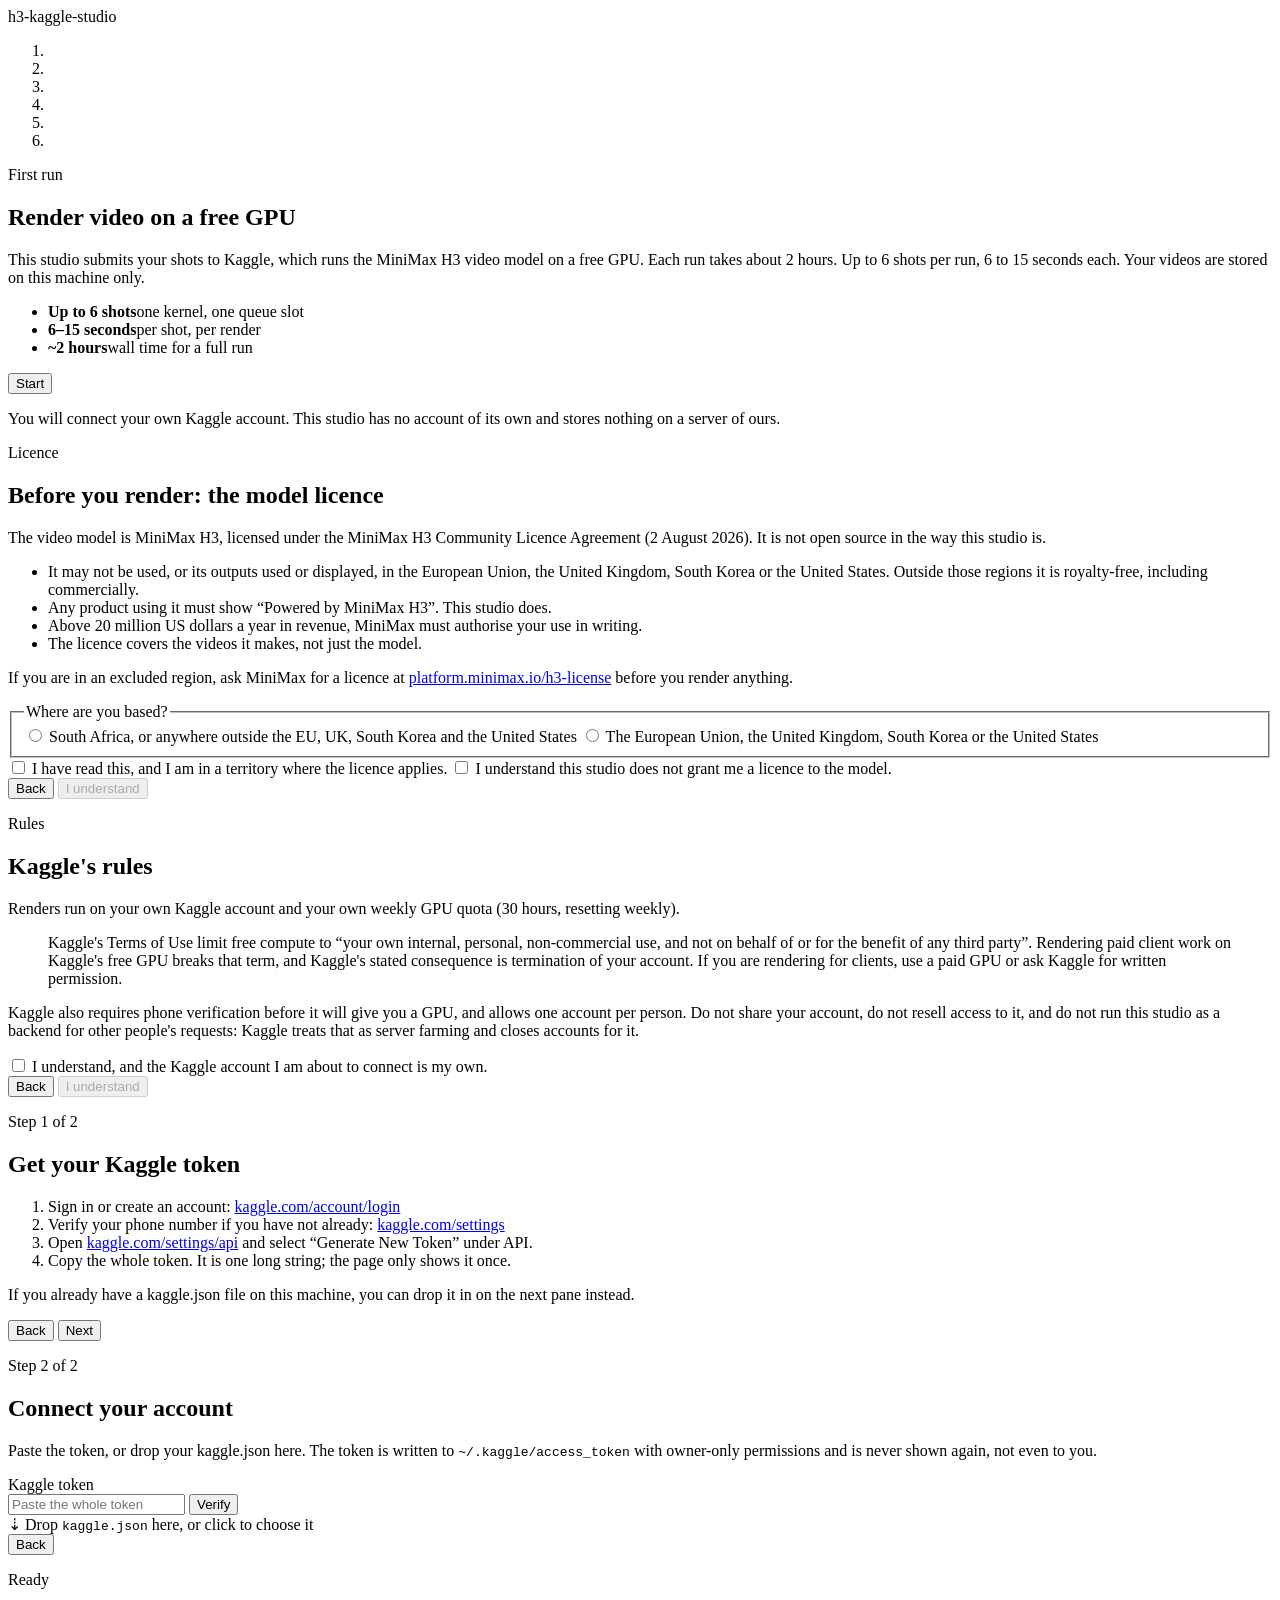
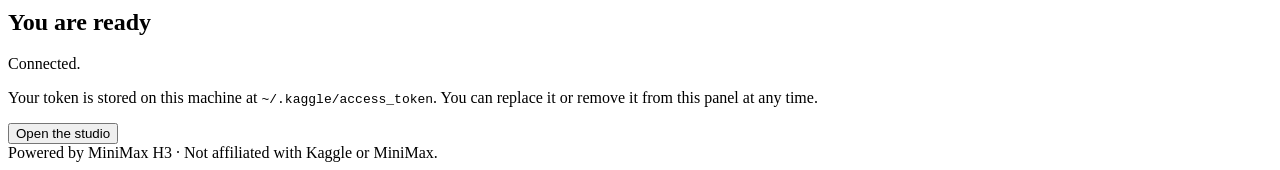
==== public/onboarding.html @ 6250a481 "P0-P4: release tree, de-branded engine, setup gate, onboarding, licence compliance" ====
<!doctype html>
<html lang="en">
<head>
<meta charset="utf-8">
<meta name="viewport" content="width=device-width, initial-scale=1, viewport-fit=cover">
<meta name="color-scheme" content="light dark">
<meta name="robots" content="noindex, nofollow">
<title>h3-kaggle-studio — setup</title>
<link rel="stylesheet" href="/style.css">
<link rel="stylesheet" href="/vendor/swiper-14.4.0/swiper-bundle.min.css">
<link rel="stylesheet" href="/onboarding.css">
<script src="/vendor/swiper-14.4.0/swiper-bundle.min.js" defer></script>
<script src="/onboarding.js" defer></script>
</head>
<body class="ob-body">

<main class="ob-shell" role="dialog" aria-modal="true" aria-labelledby="ob-title-1">
  <div class="ob-panel">

    <header class="ob-head">
      <div class="ob-brand">
        <span class="ob-mark" aria-hidden="true"></span>
        <span class="ob-brandname">h3-kaggle-studio</span>
      </div>
      <ol class="ob-steps" aria-label="Setup progress">
        <li class="ob-step is-current" data-step="1"></li>
        <li class="ob-step" data-step="2"></li>
        <li class="ob-step" data-step="3"></li>
        <li class="ob-step" data-step="4"></li>
        <li class="ob-step" data-step="5"></li>
        <li class="ob-step" data-step="6"></li>
      </ol>
    </header>

    <div class="swiper ob-swiper">
      <div class="swiper-wrapper">

        <!-- 1 -->
        <section class="swiper-slide ob-slide" aria-labelledby="ob-title-1">
          <p class="ob-eyebrow">First run</p>
          <h1 class="ob-title" id="ob-title-1">Render video on a free GPU</h1>
          <p class="ob-lead">This studio submits your shots to Kaggle, which runs the MiniMax H3 video model on a free GPU. Each run takes about 2 hours. Up to 6 shots per run, 6 to 15 seconds each. Your videos are stored on this machine only.</p>
          <ul class="ob-facts">
            <li><strong>Up to 6 shots</strong><span>one kernel, one queue slot</span></li>
            <li><strong>6–15 seconds</strong><span>per shot, per render</span></li>
            <li><strong>~2 hours</strong><span>wall time for a full run</span></li>
          </ul>
          <div class="ob-actions">
            <button class="ob-btn ob-btn-primary" type="button" data-next>Start</button>
          </div>
          <p class="ob-note">You will connect your own Kaggle account. This studio has no account of its own and stores nothing on a server of ours.</p>
        </section>

        <!-- 2 -->
        <section class="swiper-slide ob-slide" aria-labelledby="ob-title-2">
          <p class="ob-eyebrow">Licence</p>
          <h1 class="ob-title" id="ob-title-2">Before you render: the model licence</h1>
          <p class="ob-lead">The video model is MiniMax H3, licensed under the MiniMax H3 Community Licence Agreement (2 August 2026). It is not open source in the way this studio is.</p>
          <ul class="ob-clauses">
            <li>It may not be used, or its outputs used or displayed, in the European Union, the United Kingdom, South Korea or the United States. Outside those regions it is royalty-free, including commercially.</li>
            <li>Any product using it must show “Powered by MiniMax H3”. This studio does.</li>
            <li>Above 20 million US dollars a year in revenue, MiniMax must authorise your use in writing.</li>
            <li>The licence covers the videos it makes, not just the model.</li>
          </ul>
          <p class="ob-lead ob-lead-small">If you are in an excluded region, ask MiniMax for a licence at <a href="https://platform.minimax.io/h3-license" target="_blank" rel="noopener noreferrer">platform.minimax.io/h3-license</a> before you render anything.</p>

          <fieldset class="ob-fieldset">
            <legend class="ob-legend">Where are you based?</legend>
            <label class="ob-radio">
              <input type="radio" name="territory" value="applicable">
              <span>South Africa, or anywhere outside the EU, UK, South Korea and the United States</span>
            </label>
            <label class="ob-radio">
              <input type="radio" name="territory" value="excluded">
              <span>The European Union, the United Kingdom, South Korea or the United States</span>
            </label>
          </fieldset>

          <label class="ob-check">
            <input type="checkbox" id="lic-a">
            <span>I have read this, and I am in a territory where the licence applies.</span>
          </label>
          <label class="ob-check">
            <input type="checkbox" id="lic-b">
            <span>I understand this studio does not grant me a licence to the model.</span>
          </label>

          <p class="ob-block ob-block-warn" id="territory-blocked" hidden>This studio will not render for you in an excluded territory. Request a licence from MiniMax first: <a href="https://platform.minimax.io/h3-license" target="_blank" rel="noopener noreferrer">platform.minimax.io/h3-license</a>. You can come back here when you have one.</p>
          <p class="ob-error" id="lic-error" role="alert" hidden></p>

          <div class="ob-actions">
            <button class="ob-btn ob-btn-ghost" type="button" data-prev>Back</button>
            <button class="ob-btn ob-btn-primary" type="button" id="lic-next" disabled>I understand</button>
          </div>
        </section>

        <!-- 3 -->
        <section class="swiper-slide ob-slide" aria-labelledby="ob-title-3">
          <p class="ob-eyebrow">Rules</p>
          <h1 class="ob-title" id="ob-title-3">Kaggle's rules</h1>
          <p class="ob-lead">Renders run on your own Kaggle account and your own weekly GPU quota (30 hours, resetting weekly).</p>
          <blockquote class="ob-quote">Kaggle's Terms of Use limit free compute to “your own internal, personal, non-commercial use, and not on behalf of or for the benefit of any third party”. Rendering paid client work on Kaggle's free GPU breaks that term, and Kaggle's stated consequence is termination of your account. If you are rendering for clients, use a paid GPU or ask Kaggle for written permission.</blockquote>
          <p class="ob-lead ob-lead-small">Kaggle also requires phone verification before it will give you a GPU, and allows one account per person. Do not share your account, do not resell access to it, and do not run this studio as a backend for other people's requests: Kaggle treats that as server farming and closes accounts for it.</p>

          <label class="ob-check">
            <input type="checkbox" id="tos-ack">
            <span>I understand, and the Kaggle account I am about to connect is my own.</span>
          </label>
          <p class="ob-error" id="tos-error" role="alert" hidden></p>

          <div class="ob-actions">
            <button class="ob-btn ob-btn-ghost" type="button" data-prev>Back</button>
            <button class="ob-btn ob-btn-primary" type="button" id="tos-next" disabled>I understand</button>
          </div>
        </section>

        <!-- 4 -->
        <section class="swiper-slide ob-slide" aria-labelledby="ob-title-4">
          <p class="ob-eyebrow">Step 1 of 2</p>
          <h1 class="ob-title" id="ob-title-4">Get your Kaggle token</h1>
          <ol class="ob-steps-list">
            <li>Sign in or create an account: <a href="https://www.kaggle.com/account/login" target="_blank" rel="noopener noreferrer">kaggle.com/account/login</a></li>
            <li>Verify your phone number if you have not already: <a href="https://www.kaggle.com/settings" target="_blank" rel="noopener noreferrer">kaggle.com/settings</a></li>
            <li>Open <a href="https://www.kaggle.com/settings/api" target="_blank" rel="noopener noreferrer">kaggle.com/settings/api</a> and select “Generate New Token” under API.</li>
            <li>Copy the whole token. It is one long string; the page only shows it once.</li>
          </ol>
          <p class="ob-note">If you already have a kaggle.json file on this machine, you can drop it in on the next pane instead.</p>
          <div class="ob-actions">
            <button class="ob-btn ob-btn-ghost" type="button" data-prev>Back</button>
            <button class="ob-btn ob-btn-primary" type="button" data-next>Next</button>
          </div>
        </section>

        <!-- 5 -->
        <section class="swiper-slide ob-slide" aria-labelledby="ob-title-5">
          <p class="ob-eyebrow">Step 2 of 2</p>
          <h1 class="ob-title" id="ob-title-5">Connect your account</h1>
          <p class="ob-lead">Paste the token, or drop your kaggle.json here. The token is written to <code>~/.kaggle/access_token</code> with owner-only permissions and is never shown again, not even to you.</p>

          <form class="ob-form" id="cred-form" autocomplete="off" novalidate>
            <label class="ob-label" for="token">Kaggle token</label>
            <div class="ob-input-row">
              <input class="ob-input" id="token" name="token" type="password" spellcheck="false" autocomplete="off" autocapitalize="off" placeholder="Paste the whole token">
              <button class="ob-btn ob-btn-primary" type="submit" id="verify">Verify</button>
            </div>
          </form>

          <div class="ob-drop" id="drop" tabindex="0" role="button" aria-label="Drop your kaggle.json file here, or press Enter to choose a file">
            <span class="ob-drop-icon" aria-hidden="true">⇣</span>
            <span class="ob-drop-text">Drop <code>kaggle.json</code> here, or click to choose it</span>
            <input type="file" id="file" accept=".json,application/json" hidden>
          </div>

          <p class="ob-block ob-block-ok" id="cred-ok" role="status" aria-live="polite" hidden></p>
          <p class="ob-block ob-block-warn" id="cred-err" role="alert" aria-live="assertive" hidden></p>

          <div class="ob-actions">
            <button class="ob-btn ob-btn-ghost" type="button" data-prev>Back</button>
          </div>
        </section>

        <!-- 6 -->
        <section class="swiper-slide ob-slide" aria-labelledby="ob-title-6">
          <p class="ob-eyebrow">Ready</p>
          <h1 class="ob-title" id="ob-title-6">You are ready</h1>
          <p class="ob-ready-line" id="ready-line">Connected.</p>
          <p class="ob-note">Your token is stored on this machine at <code>~/.kaggle/access_token</code>. You can replace it or remove it from this panel at any time.</p>
          <div class="ob-actions">
            <button class="ob-btn ob-btn-primary" type="button" id="open-studio">Open the studio</button>
          </div>
        </section>

      </div>
    </div>

    <footer class="ob-foot">
      <span>Powered by MiniMax H3 · Not affiliated with Kaggle or MiniMax.</span>
      <span class="ob-mock" id="mock-flag" hidden>Mock mode — nothing is sent to Kaggle.</span>
    </footer>

    <template id="ob-bootstrap"><!--H3_ONBOARDING--></template>
  </div>
</main>

</body>
</html>
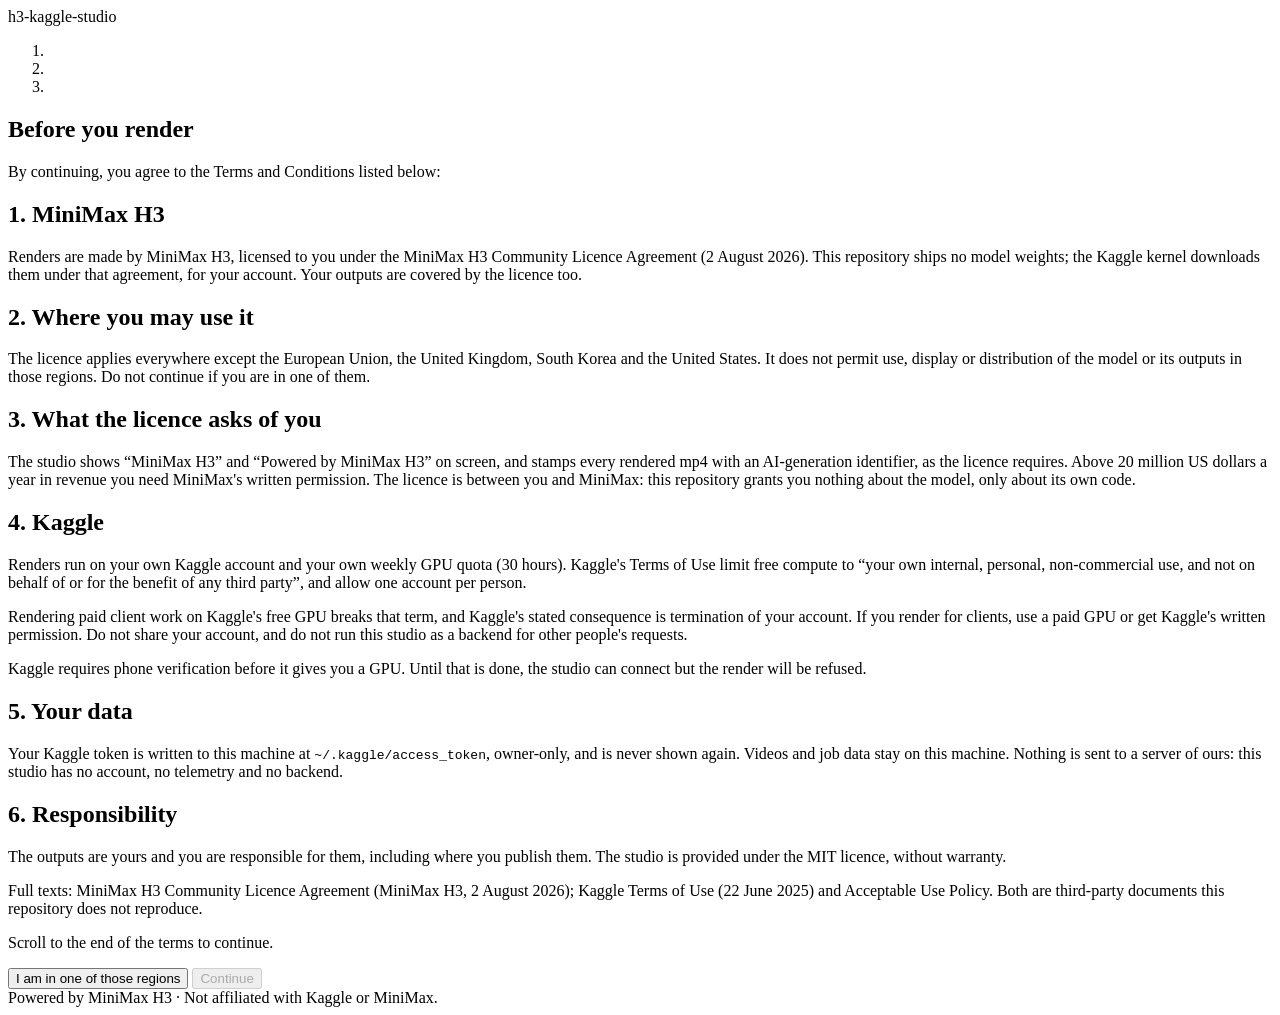
==== commit b7a021ca: "UI: the setup is one terms gate read to the end Six panes of licence and Kaggle prose read like a nu" ====
--- a/public/onboarding.html
+++ b/public/onboarding.html
@@ -7,9 +7,7 @@
 <meta name="robots" content="noindex, nofollow">
 <title>h3-kaggle-studio — setup</title>
 <link rel="stylesheet" href="/style.css">
-<link rel="stylesheet" href="/vendor/swiper-14.4.0/swiper-bundle.min.css">
 <link rel="stylesheet" href="/onboarding.css">
-<script src="/vendor/swiper-14.4.0/swiper-bundle.min.js" defer></script>
 <script src="/onboarding.js" defer></script>
 </head>
 <body class="ob-body">
@@ -26,152 +24,106 @@
         <li class="ob-step is-current" data-step="1"></li>
         <li class="ob-step" data-step="2"></li>
         <li class="ob-step" data-step="3"></li>
-        <li class="ob-step" data-step="4"></li>
-        <li class="ob-step" data-step="5"></li>
-        <li class="ob-step" data-step="6"></li>
       </ol>
     </header>
 
-    <div class="swiper ob-swiper">
-      <div class="swiper-wrapper">
+    <!-- 1 · terms ------------------------------------------------------------>
+    <section class="ob-pane" data-pane="0" aria-labelledby="ob-title-1">
+      <h1 class="ob-title" id="ob-title-1">Before you render</h1>
+      <p class="ob-agree">By continuing, you agree to the Terms and Conditions listed below:</p>
 
-        <!-- 1 -->
-        <section class="swiper-slide ob-slide" aria-labelledby="ob-title-1">
-          <p class="ob-eyebrow">First run</p>
-          <h1 class="ob-title" id="ob-title-1">Render video on a free GPU</h1>
-          <p class="ob-lead">This studio submits your shots to Kaggle, which runs the MiniMax H3 video model on a free GPU. Each run takes about 2 hours. Up to 6 shots per run, 6 to 15 seconds each. Your videos are stored on this machine only.</p>
-          <ul class="ob-facts">
-            <li><strong>Up to 6 shots</strong><span>one kernel, one queue slot</span></li>
-            <li><strong>6–15 seconds</strong><span>per shot, per render</span></li>
-            <li><strong>~2 hours</strong><span>wall time for a full run</span></li>
-          </ul>
-          <div class="ob-actions">
-            <button class="ob-btn ob-btn-primary" type="button" data-next>Start</button>
-          </div>
-          <p class="ob-note">You will connect your own Kaggle account. This studio has no account of its own and stores nothing on a server of ours.</p>
-        </section>
+      <div class="ob-terms" id="ob-terms" tabindex="0" role="region" aria-label="Terms and conditions">
 
-        <!-- 2 -->
-        <section class="swiper-slide ob-slide" aria-labelledby="ob-title-2">
-          <p class="ob-eyebrow">Licence</p>
-          <h1 class="ob-title" id="ob-title-2">Before you render: the model licence</h1>
-          <p class="ob-lead">The video model is MiniMax H3, licensed under the MiniMax H3 Community Licence Agreement (2 August 2026). It is not open source in the way this studio is.</p>
-          <ul class="ob-clauses">
-            <li>It may not be used, or its outputs used or displayed, in the European Union, the United Kingdom, South Korea or the United States. Outside those regions it is royalty-free, including commercially.</li>
-            <li>Any product using it must show “Powered by MiniMax H3”. This studio does.</li>
-            <li>Above 20 million US dollars a year in revenue, MiniMax must authorise your use in writing.</li>
-            <li>The licence covers the videos it makes, not just the model.</li>
-          </ul>
-          <p class="ob-lead ob-lead-small">If you are in an excluded region, ask MiniMax for a licence at <a href="https://platform.minimax.io/h3-license" target="_blank" rel="noopener noreferrer">platform.minimax.io/h3-license</a> before you render anything.</p>
+        <h2 class="ob-terms-h">1. MiniMax H3</h2>
+        <p>Renders are made by MiniMax H3, licensed to you under the MiniMax H3 Community Licence Agreement
+        (2 August 2026). This repository ships no model weights; the Kaggle kernel downloads them under that
+        agreement, for your account. Your outputs are covered by the licence too.</p>
 
-          <fieldset class="ob-fieldset">
-            <legend class="ob-legend">Where are you based?</legend>
-            <label class="ob-radio">
-              <input type="radio" name="territory" value="applicable">
-              <span>South Africa, or anywhere outside the EU, UK, South Korea and the United States</span>
-            </label>
-            <label class="ob-radio">
-              <input type="radio" name="territory" value="excluded">
-              <span>The European Union, the United Kingdom, South Korea or the United States</span>
-            </label>
-          </fieldset>
+        <h2 class="ob-terms-h">2. Where you may use it</h2>
+        <p>The licence applies everywhere except the European Union, the United Kingdom, South Korea and the
+        United States. It does not permit use, display or distribution of the model or its outputs in those
+        regions. Do not continue if you are in one of them.</p>
 
-          <label class="ob-check">
-            <input type="checkbox" id="lic-a">
-            <span>I have read this, and I am in a territory where the licence applies.</span>
-          </label>
-          <label class="ob-check">
-            <input type="checkbox" id="lic-b">
-            <span>I understand this studio does not grant me a licence to the model.</span>
-          </label>
+        <h2 class="ob-terms-h">3. What the licence asks of you</h2>
+        <p>The studio shows “MiniMax H3” and “Powered by MiniMax H3” on screen, and stamps every rendered
+        mp4 with an AI-generation identifier, as the licence requires. Above 20 million US dollars a year in
+        revenue you need MiniMax's written permission. The licence is between you and MiniMax: this repository
+        grants you nothing about the model, only about its own code.</p>
 
-          <p class="ob-block ob-block-warn" id="territory-blocked" hidden>This studio will not render for you in an excluded territory. Request a licence from MiniMax first: <a href="https://platform.minimax.io/h3-license" target="_blank" rel="noopener noreferrer">platform.minimax.io/h3-license</a>. You can come back here when you have one.</p>
-          <p class="ob-error" id="lic-error" role="alert" hidden></p>
+        <h2 class="ob-terms-h">4. Kaggle</h2>
+        <p>Renders run on your own Kaggle account and your own weekly GPU quota (30 hours). Kaggle's Terms of
+        Use limit free compute to “your own internal, personal, non-commercial use, and not on behalf of or for
+        the benefit of any third party”, and allow one account per person.</p>
+        <p>Rendering paid client work on Kaggle's free GPU breaks that term, and Kaggle's stated consequence is
+        termination of your account. If you render for clients, use a paid GPU or get Kaggle's written
+        permission. Do not share your account, and do not run this studio as a backend for other people's
+        requests.</p>
+        <p>Kaggle requires phone verification before it gives you a GPU. Until that is done, the studio can
+        connect but the render will be refused.</p>
 
-          <div class="ob-actions">
-            <button class="ob-btn ob-btn-ghost" type="button" data-prev>Back</button>
-            <button class="ob-btn ob-btn-primary" type="button" id="lic-next" disabled>I understand</button>
-          </div>
-        </section>
+        <h2 class="ob-terms-h">5. Your data</h2>
+        <p>Your Kaggle token is written to this machine at <code>~/.kaggle/access_token</code>, owner-only, and
+        is never shown again. Videos and job data stay on this machine. Nothing is sent to a server of ours:
+        this studio has no account, no telemetry and no backend.</p>
 
-        <!-- 3 -->
-        <section class="swiper-slide ob-slide" aria-labelledby="ob-title-3">
-          <p class="ob-eyebrow">Rules</p>
-          <h1 class="ob-title" id="ob-title-3">Kaggle's rules</h1>
-          <p class="ob-lead">Renders run on your own Kaggle account and your own weekly GPU quota (30 hours, resetting weekly).</p>
-          <blockquote class="ob-quote">Kaggle's Terms of Use limit free compute to “your own internal, personal, non-commercial use, and not on behalf of or for the benefit of any third party”. Rendering paid client work on Kaggle's free GPU breaks that term, and Kaggle's stated consequence is termination of your account. If you are rendering for clients, use a paid GPU or ask Kaggle for written permission.</blockquote>
-          <p class="ob-lead ob-lead-small">Kaggle also requires phone verification before it will give you a GPU, and allows one account per person. Do not share your account, do not resell access to it, and do not run this studio as a backend for other people's requests: Kaggle treats that as server farming and closes accounts for it.</p>
+        <h2 class="ob-terms-h">6. Responsibility</h2>
+        <p>The outputs are yours and you are responsible for them, including where you publish them. The studio
+        is provided under the MIT licence, without warranty.</p>
 
-          <label class="ob-check">
-            <input type="checkbox" id="tos-ack">
-            <span>I understand, and the Kaggle account I am about to connect is my own.</span>
-          </label>
-          <p class="ob-error" id="tos-error" role="alert" hidden></p>
+        <p class="ob-terms-fine">Full texts: MiniMax H3 Community Licence Agreement
+        (MiniMax H3, 2 August 2026); Kaggle Terms of Use (22 June 2025) and Acceptable Use Policy. Both are
+        third-party documents this repository does not reproduce.</p>
+      </div>
 
-          <div class="ob-actions">
-            <button class="ob-btn ob-btn-ghost" type="button" data-prev>Back</button>
-            <button class="ob-btn ob-btn-primary" type="button" id="tos-next" disabled>I understand</button>
-          </div>
-        </section>
+      <p class="ob-hint" id="ob-hint">Scroll to the end of the terms to continue.</p>
+      <p class="ob-error" id="ob-error" role="alert" hidden></p>
 
-        <!-- 4 -->
-        <section class="swiper-slide ob-slide" aria-labelledby="ob-title-4">
-          <p class="ob-eyebrow">Step 1 of 2</p>
-          <h1 class="ob-title" id="ob-title-4">Get your Kaggle token</h1>
-          <ol class="ob-steps-list">
-            <li>Sign in or create an account: <a href="https://www.kaggle.com/account/login" target="_blank" rel="noopener noreferrer">kaggle.com/account/login</a></li>
-            <li>Verify your phone number if you have not already: <a href="https://www.kaggle.com/settings" target="_blank" rel="noopener noreferrer">kaggle.com/settings</a></li>
-            <li>Open <a href="https://www.kaggle.com/settings/api" target="_blank" rel="noopener noreferrer">kaggle.com/settings/api</a> and select “Generate New Token” under API.</li>
-            <li>Copy the whole token. It is one long string; the page only shows it once.</li>
-          </ol>
-          <p class="ob-note">If you already have a kaggle.json file on this machine, you can drop it in on the next pane instead.</p>
-          <div class="ob-actions">
-            <button class="ob-btn ob-btn-ghost" type="button" data-prev>Back</button>
-            <button class="ob-btn ob-btn-primary" type="button" data-next>Next</button>
-          </div>
-        </section>
+      <div class="ob-actions" id="ob-terms-actions">
+        <button class="ob-btn ob-btn-link" type="button" id="ob-excluded">I am in one of those regions</button>
+        <button class="ob-btn ob-btn-primary" type="button" id="ob-continue" disabled>Continue</button>
+      </div>
 
-        <!-- 5 -->
-        <section class="swiper-slide ob-slide" aria-labelledby="ob-title-5">
-          <p class="ob-eyebrow">Step 2 of 2</p>
-          <h1 class="ob-title" id="ob-title-5">Connect your account</h1>
-          <p class="ob-lead">Paste the token, or drop your kaggle.json here. The token is written to <code>~/.kaggle/access_token</code> with owner-only permissions and is never shown again, not even to you.</p>
+      <div class="ob-block ob-block-warn" id="ob-blocked" hidden>
+        This studio will not render for you in an excluded territory. Request a licence from MiniMax first:
+        <a href="https://platform.minimax.io/h3-license" target="_blank" rel="noopener noreferrer">platform.minimax.io/h3-license</a>.
+        You can come back here when you have one.
+      </div>
+    </section>
 
-          <form class="ob-form" id="cred-form" autocomplete="off" novalidate>
-            <label class="ob-label" for="token">Kaggle token</label>
-            <div class="ob-input-row">
-              <input class="ob-input" id="token" name="token" type="password" spellcheck="false" autocomplete="off" autocapitalize="off" placeholder="Paste the whole token">
-              <button class="ob-btn ob-btn-primary" type="submit" id="verify">Verify</button>
-            </div>
-          </form>
+    <!-- 2 · connect ---------------------------------------------------------->
+    <section class="ob-pane" data-pane="1" aria-labelledby="ob-title-2" hidden>
+      <h1 class="ob-title" id="ob-title-2">Connect your Kaggle account</h1>
+      <p class="ob-lead">Get a token from <a href="https://www.kaggle.com/settings/api" target="_blank" rel="noopener noreferrer">kaggle.com/settings/api</a>
+      — select “Generate New Token” and copy the whole string, it is shown once. Or drop a <code>kaggle.json</code> here.</p>
 
-          <div class="ob-drop" id="drop" tabindex="0" role="button" aria-label="Drop your kaggle.json file here, or press Enter to choose a file">
-            <span class="ob-drop-icon" aria-hidden="true">⇣</span>
-            <span class="ob-drop-text">Drop <code>kaggle.json</code> here, or click to choose it</span>
-            <input type="file" id="file" accept=".json,application/json" hidden>
-          </div>
+      <form class="ob-form" id="cred-form" autocomplete="off" novalidate>
+        <label class="ob-label" for="token">Kaggle token</label>
+        <div class="ob-input-row">
+          <input class="ob-input" id="token" name="token" type="password" spellcheck="false" autocomplete="off" autocapitalize="off" placeholder="Paste the whole token">
+          <button class="ob-btn ob-btn-primary" type="submit" id="verify">Verify</button>
+        </div>
+      </form>
 
-          <p class="ob-block ob-block-ok" id="cred-ok" role="status" aria-live="polite" hidden></p>
-          <p class="ob-block ob-block-warn" id="cred-err" role="alert" aria-live="assertive" hidden></p>
+      <div class="ob-drop" id="drop" tabindex="0" role="button" aria-label="Drop your kaggle.json file here, or press Enter to choose a file">
+        <span class="ob-drop-icon" aria-hidden="true">⇣</span>
+        <span class="ob-drop-text">Drop <code>kaggle.json</code> here, or click to choose it</span>
+        <input type="file" id="file" accept=".json,application/json" hidden>
+      </div>
 
-          <div class="ob-actions">
-            <button class="ob-btn ob-btn-ghost" type="button" data-prev>Back</button>
-          </div>
-        </section>
+      <p class="ob-block ob-block-ok" id="cred-ok" role="status" aria-live="polite" hidden></p>
+      <p class="ob-block ob-block-warn" id="cred-err" role="alert" aria-live="assertive" hidden></p>
+    </section>
 
-        <!-- 6 -->
-        <section class="swiper-slide ob-slide" aria-labelledby="ob-title-6">
-          <p class="ob-eyebrow">Ready</p>
-          <h1 class="ob-title" id="ob-title-6">You are ready</h1>
-          <p class="ob-ready-line" id="ready-line">Connected.</p>
-          <p class="ob-note">Your token is stored on this machine at <code>~/.kaggle/access_token</code>. You can replace it or remove it from this panel at any time.</p>
-          <div class="ob-actions">
-            <button class="ob-btn ob-btn-primary" type="button" id="open-studio">Open the studio</button>
-          </div>
-        </section>
-
+    <!-- 3 · ready ------------------------------------------------------------>
+    <section class="ob-pane" data-pane="2" aria-labelledby="ob-title-3" hidden>
+      <h1 class="ob-title" id="ob-title-3">You are ready</h1>
+      <p class="ob-ready-line" id="ready-line">Connected.</p>
+      <p class="ob-note">Your token is stored on this machine at <code>~/.kaggle/access_token</code>. You can
+      replace it or remove it from this panel at any time.</p>
+      <div class="ob-actions">
+        <button class="ob-btn ob-btn-primary" type="button" id="open-studio">Open the studio</button>
       </div>
-    </div>
+    </section>
 
     <footer class="ob-foot">
       <span>Powered by MiniMax H3 · Not affiliated with Kaggle or MiniMax.</span>
